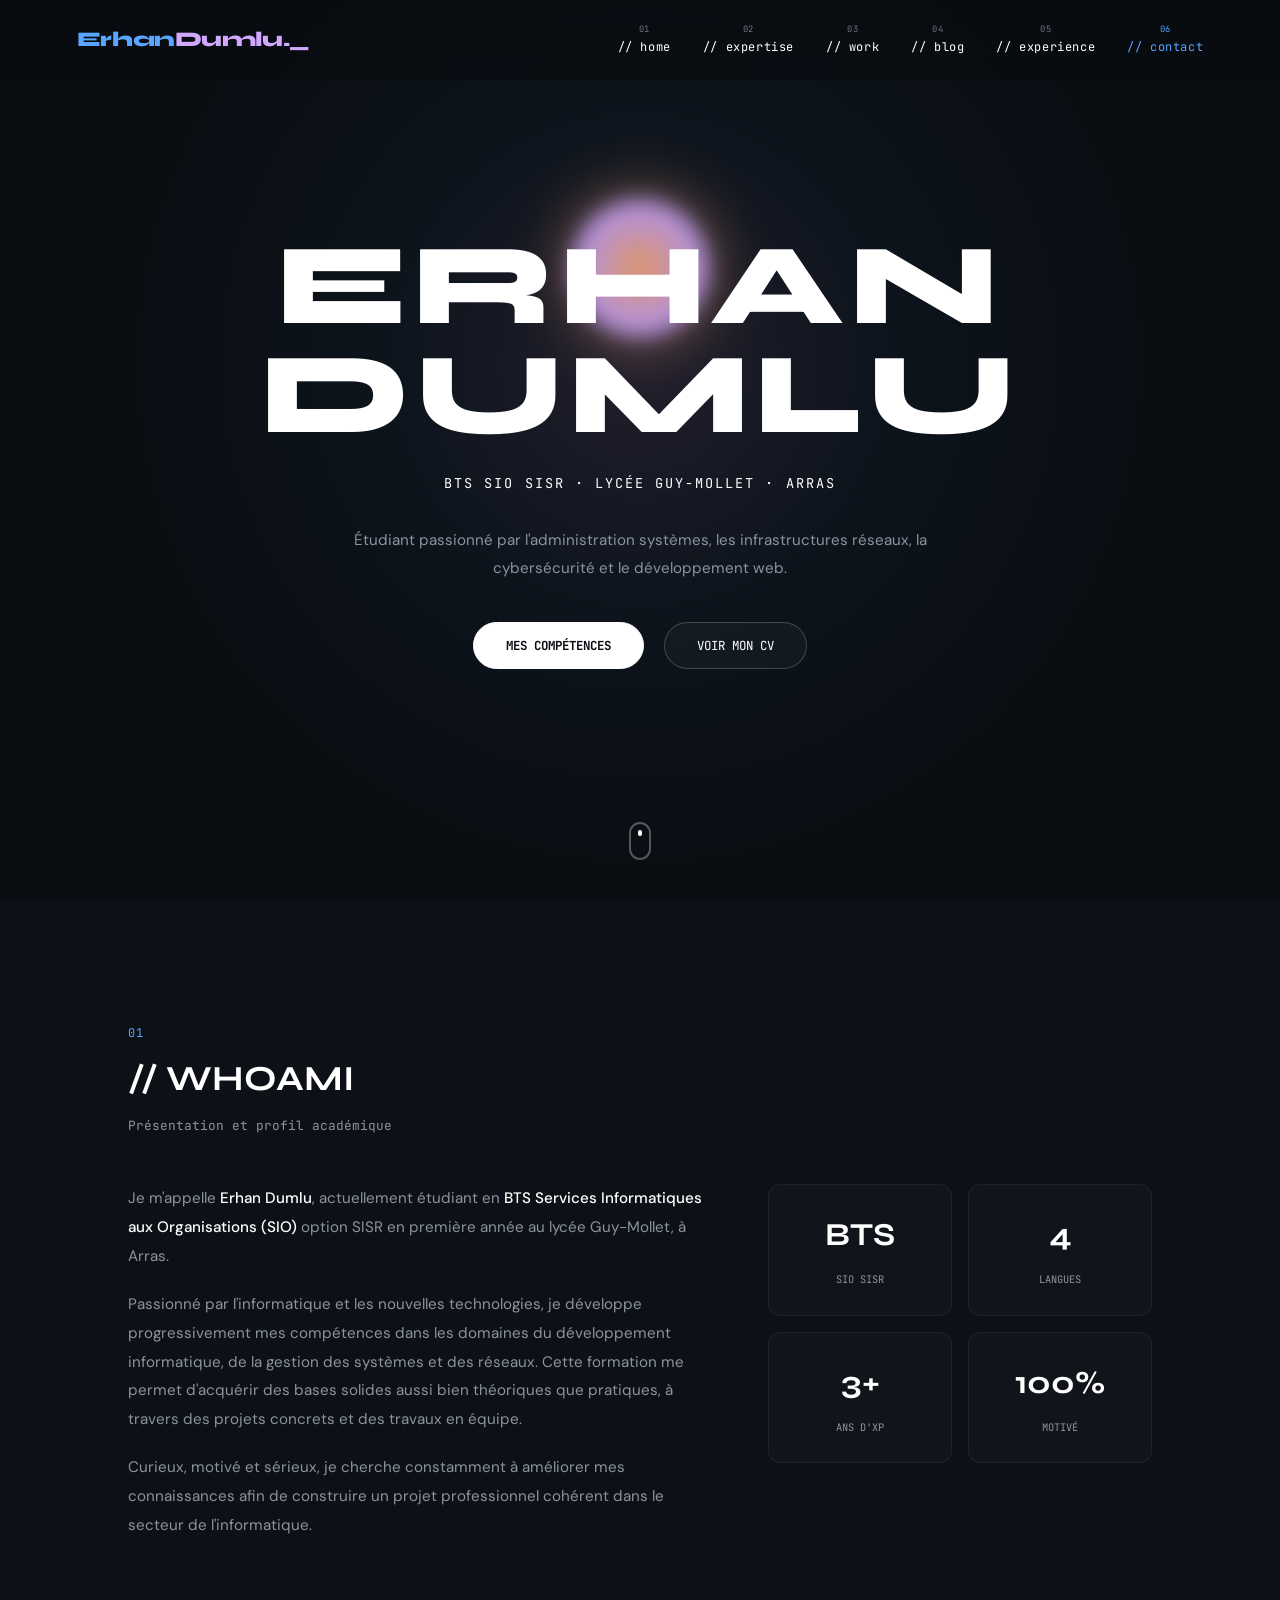
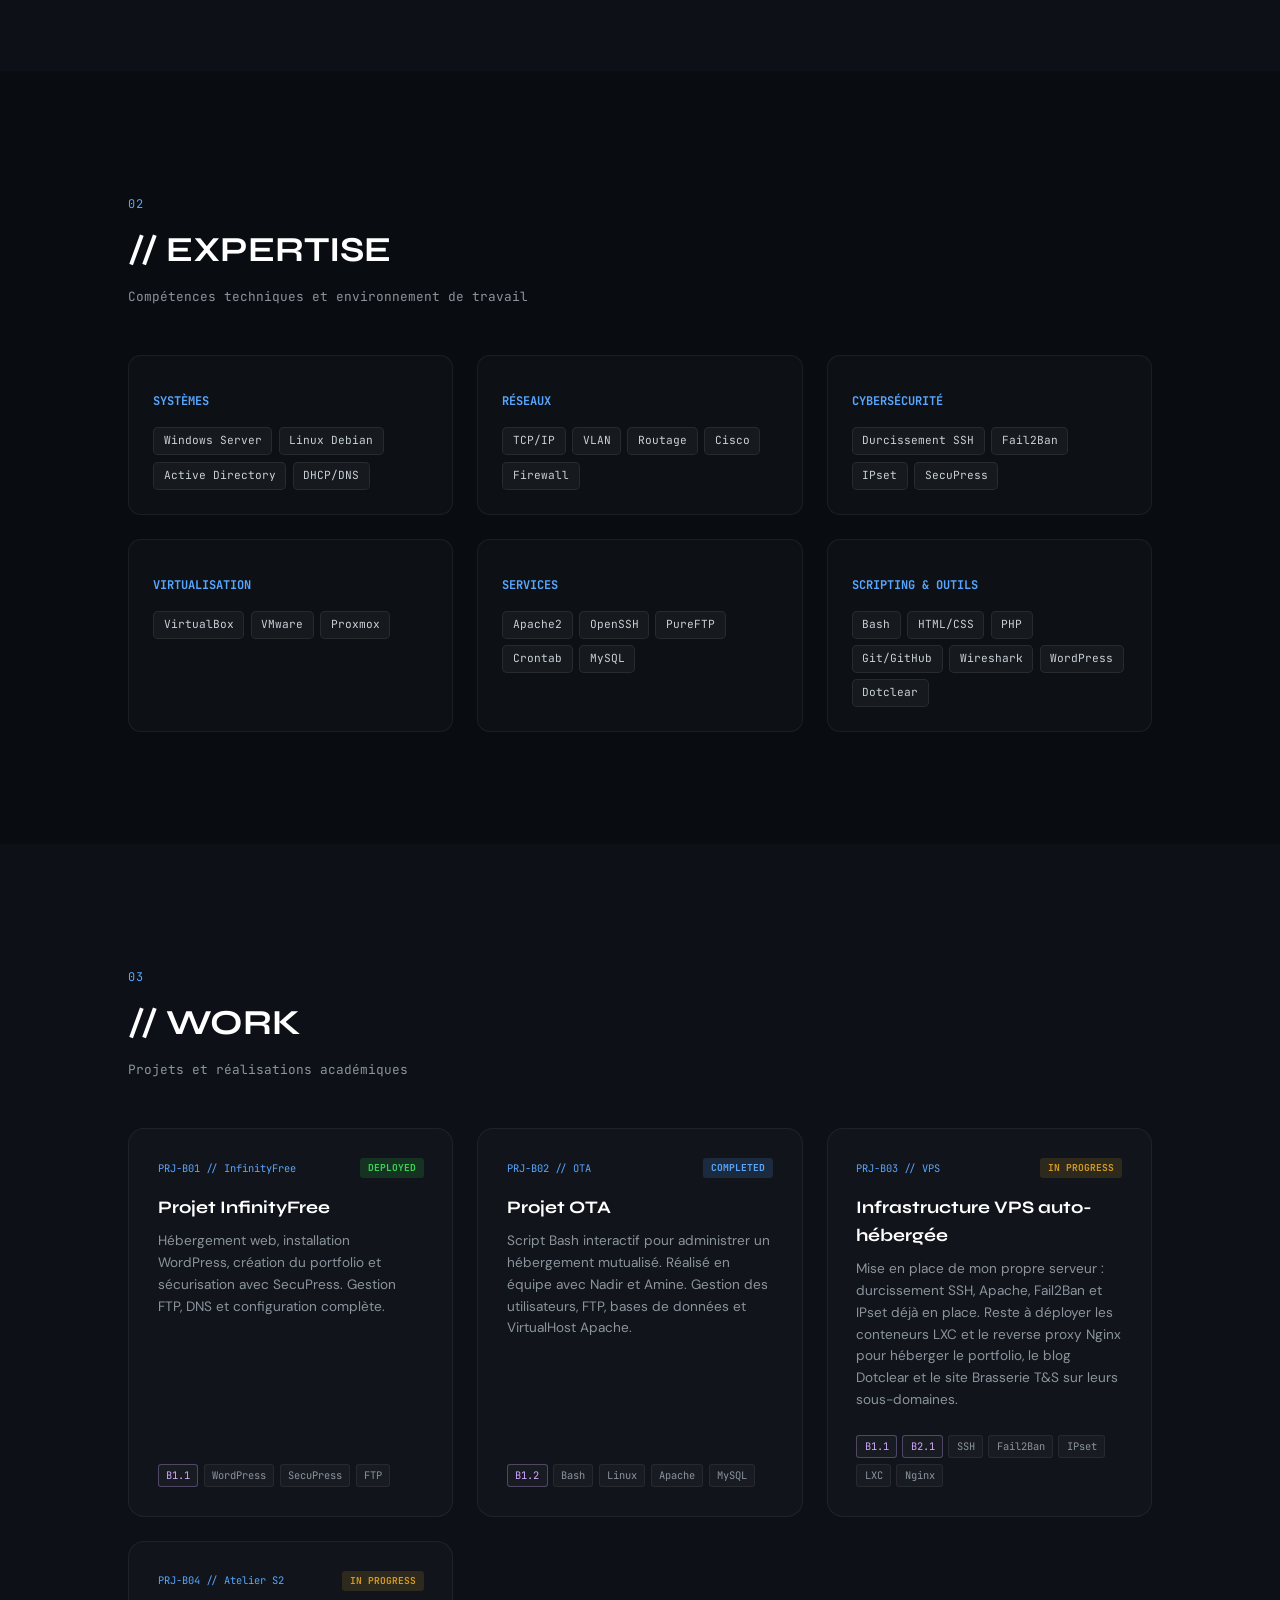
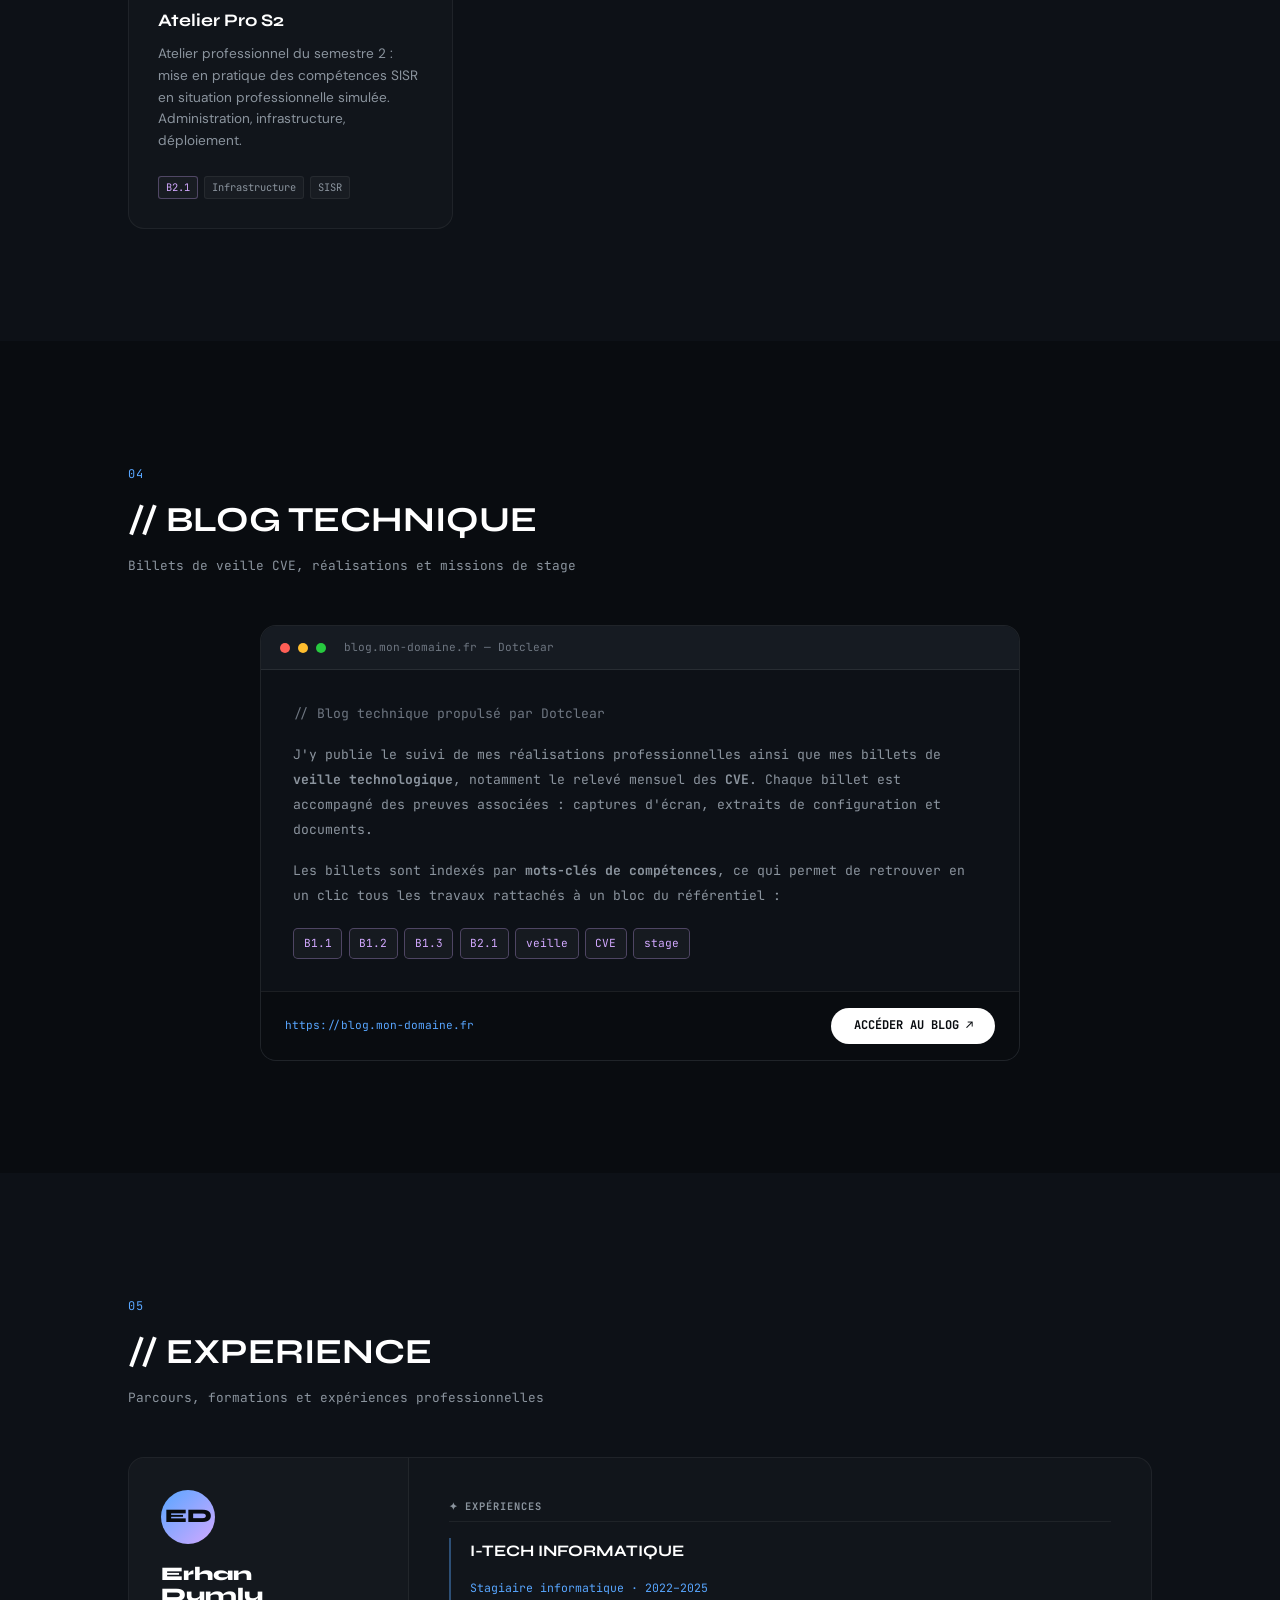
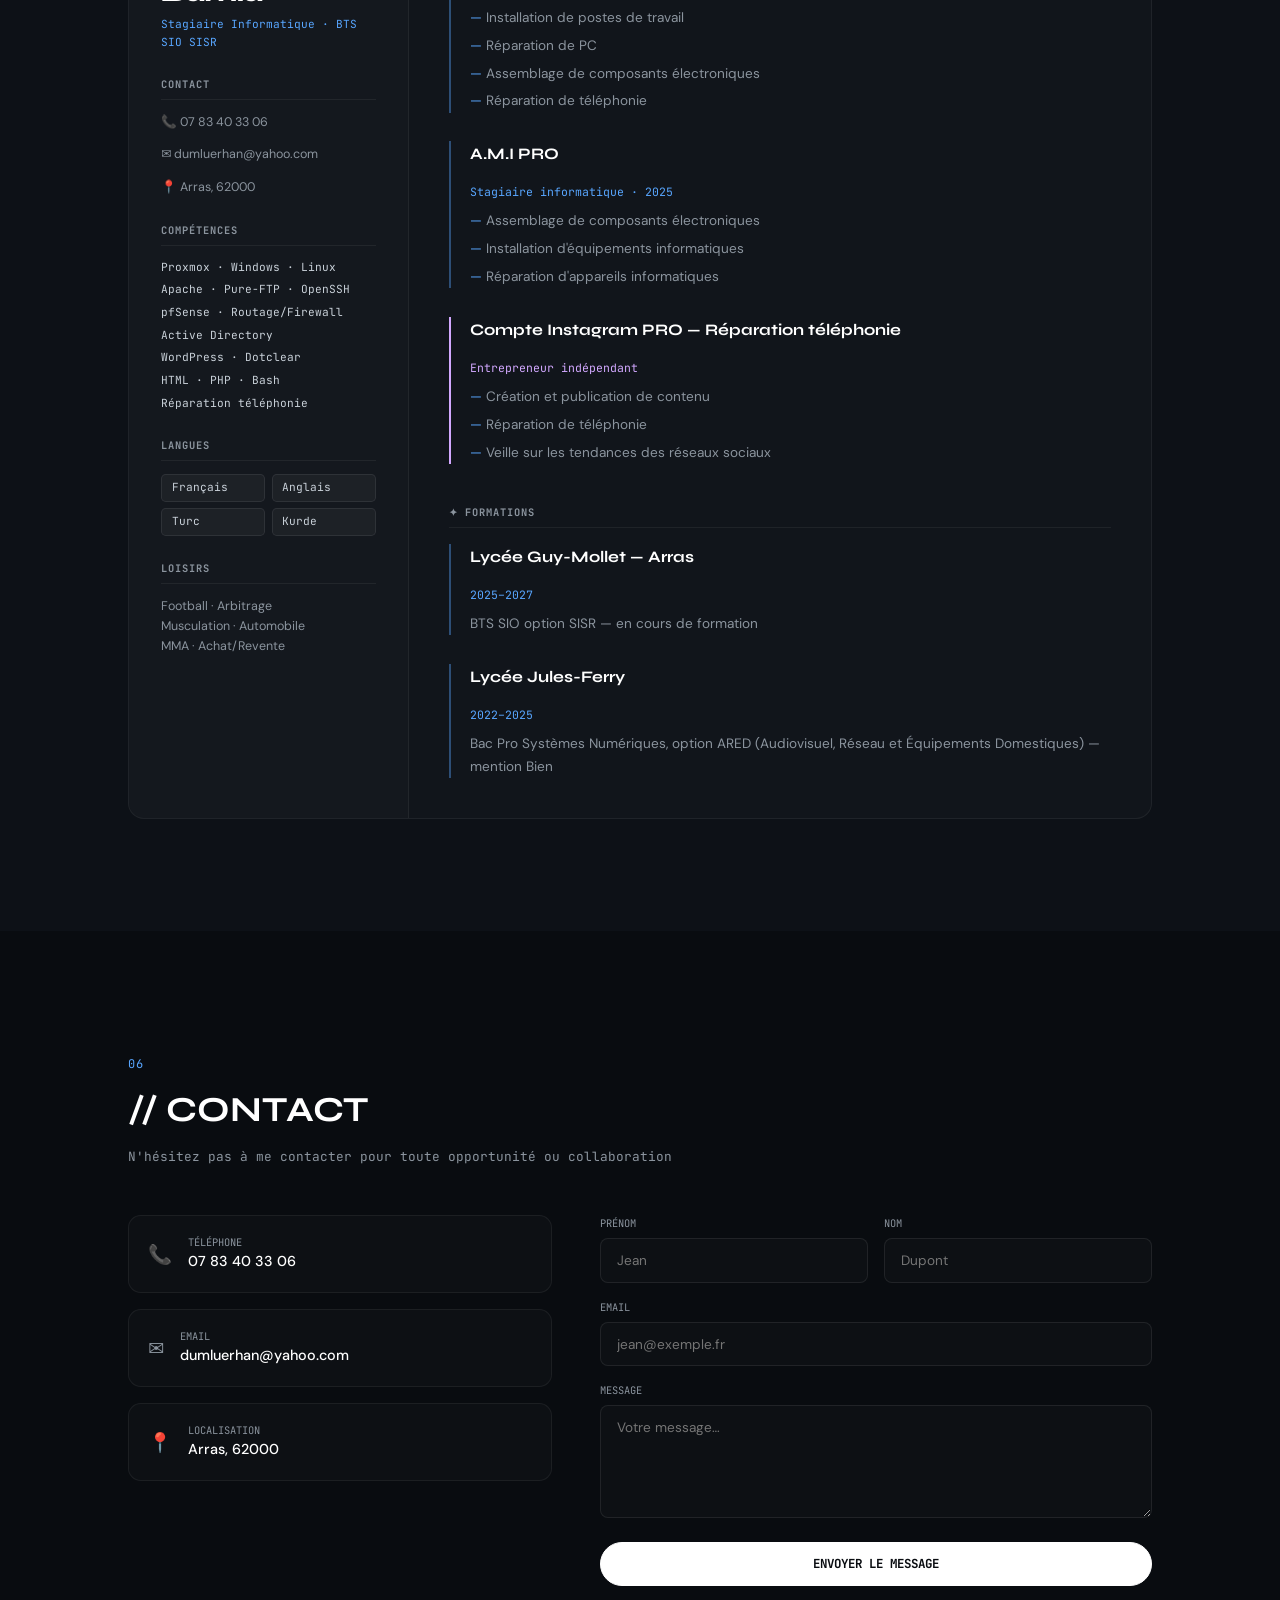
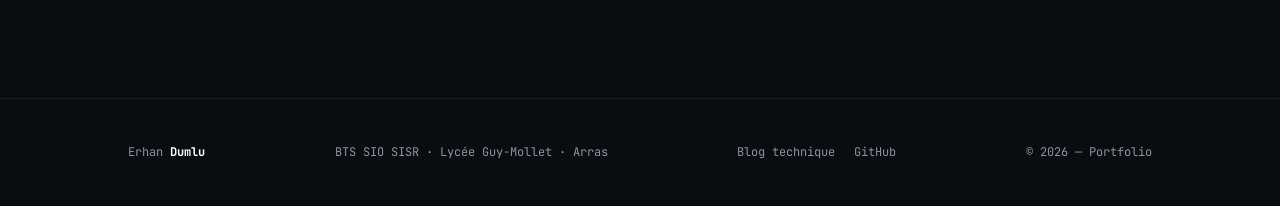
==== site/index.html @ a597a60d "Sortir le portfolio de WordPress et le préparer pour le VPS portfolio.html était un « enregistrer so" ====
<!DOCTYPE html>
<html lang="fr">
<head>
<meta charset="UTF-8">
<meta name="viewport" content="width=device-width, initial-scale=1">

<title>Erhan Dumlu — Portfolio | BTS SIO SISR</title>
<meta name="description" content="Portfolio d'Erhan Dumlu, étudiant en BTS SIO option SISR au lycée Guy-Mollet d'Arras : compétences en administration systèmes, réseaux, cybersécurité et développement web, projets réalisés et blog technique.">
<meta name="author" content="Erhan Dumlu">
<meta name="theme-color" content="#090c10">
<link rel="canonical" href="https://mon-domaine.fr/">

<!-- Partage sur les réseaux sociaux et messageries -->
<meta property="og:type" content="website">
<meta property="og:locale" content="fr_FR">
<meta property="og:site_name" content="Erhan Dumlu — Portfolio">
<meta property="og:title" content="Erhan Dumlu — Portfolio | BTS SIO SISR">
<meta property="og:description" content="Étudiant en BTS SIO option SISR : administration systèmes, réseaux, cybersécurité et développement web.">
<meta property="og:url" content="https://mon-domaine.fr/">
<meta name="twitter:card" content="summary">

<link rel="icon" href="assets/img/favicon.svg" type="image/svg+xml">

<link rel="preconnect" href="https://fonts.googleapis.com">
<link rel="preconnect" href="https://fonts.gstatic.com" crossorigin>
<link rel="stylesheet" href="https://fonts.googleapis.com/css2?family=JetBrains+Mono:wght@300;400;500;700&family=Syne:wght@700;800&family=DM+Sans:wght@300;400;500;700&display=swap">

<link rel="stylesheet" href="assets/css/style.css">
</head>

<body>

<a class="skip-link" href="#main">Aller au contenu principal</a>

<!-- ═══════════════════════════════════════════════════════
     NAVIGATION
════════════════════════════════════════════════════════ -->
<header>
  <nav class="site-nav" aria-label="Navigation principale">
    <a class="n-logo" href="#hero">Erhan<span class="name-acc">Dumlu._</span></a>

    <button class="nav-toggle" type="button"
            aria-expanded="false" aria-controls="nav-links"
            aria-label="Ouvrir le menu">
      <span></span><span></span><span></span>
    </button>

    <div class="n-links" id="nav-links">
      <a href="#presentation"><span class="nn">01</span>// home</a>
      <a href="#competences"><span class="nn">02</span>// expertise</a>
      <a href="#projets"><span class="nn">03</span>// work</a>
      <a href="#blog"><span class="nn">04</span>// blog</a>
      <a href="#cv"><span class="nn">05</span>// experience</a>
      <a href="#contact"><span class="nn">06</span>// contact</a>
    </div>
  </nav>
</header>

<main id="main">

<!-- ═══════════════════════════════════════════════════════
     01 · HERO
════════════════════════════════════════════════════════ -->
<section id="hero" aria-label="Présentation">
  <div class="hero-glow-orb" aria-hidden="true"></div>
  <div class="hero-content">
    <h1>Erhan Dumlu</h1>
    <p class="hero-subtitle-text">BTS SIO SISR · Lycée Guy-Mollet · Arras</p>
    <p class="hero-desc">
      Étudiant passionné par l'administration systèmes, les infrastructures
      réseaux, la cybersécurité et le développement web.
    </p>
    <div class="hero-ctas">
      <a href="#competences" class="btn-primary">MES COMPÉTENCES</a>
      <a href="#cv" class="btn-secondary">VOIR MON CV</a>
    </div>
  </div>
  <a href="#presentation" class="scroll-indicator" aria-label="Descendre à la présentation"></a>
</section>

<!-- ═══════════════════════════════════════════════════════
     02 · PRÉSENTATION
════════════════════════════════════════════════════════ -->
<section class="portfolio-section alt-bg" id="presentation" aria-labelledby="t-presentation">
  <p class="section-num">01</p>
  <h2 class="section-title" id="t-presentation">// WHOAMI</h2>
  <p class="section-sub">Présentation et profil académique</p>

  <div class="about-grid">
    <div class="about-body">
      <p>Je m'appelle <strong>Erhan Dumlu</strong>, actuellement étudiant en
        <strong>BTS Services Informatiques aux Organisations (SIO)</strong>
        option SISR en première année au lycée Guy-Mollet, à Arras.</p>
      <p>Passionné par l'informatique et les nouvelles technologies, je développe
        progressivement mes compétences dans les domaines du développement
        informatique, de la gestion des systèmes et des réseaux. Cette formation
        me permet d'acquérir des bases solides aussi bien théoriques que
        pratiques, à travers des projets concrets et des travaux en équipe.</p>
      <p>Curieux, motivé et sérieux, je cherche constamment à améliorer mes
        connaissances afin de construire un projet professionnel cohérent dans
        le secteur de l'informatique.</p>
    </div>

    <div class="about-stats">
      <div class="stat-box">
        <span class="stat-val">BTS</span>
        <span class="stat-lbl">SIO SISR</span>
      </div>
      <div class="stat-box">
        <span class="stat-val">4</span>
        <span class="stat-lbl">Langues</span>
      </div>
      <div class="stat-box">
        <span class="stat-val">3+</span>
        <span class="stat-lbl">Ans d'XP</span>
      </div>
      <div class="stat-box">
        <span class="stat-val">100%</span>
        <span class="stat-lbl">Motivé</span>
      </div>
    </div>
  </div>
</section>

<!-- ═══════════════════════════════════════════════════════
     03 · COMPÉTENCES
════════════════════════════════════════════════════════ -->
<section class="portfolio-section" id="competences" aria-labelledby="t-competences">
  <p class="section-num">02</p>
  <h2 class="section-title" id="t-competences">// EXPERTISE</h2>
  <p class="section-sub">Compétences techniques et environnement de travail</p>

  <div class="skills-grid">
    <div class="skill-group">
      <h3 class="skill-group-label">Systèmes</h3>
      <div class="skill-tags">
        <span class="skill-tag">Windows Server</span>
        <span class="skill-tag">Linux Debian</span>
        <span class="skill-tag">Active Directory</span>
        <span class="skill-tag">DHCP/DNS</span>
      </div>
    </div>

    <div class="skill-group">
      <h3 class="skill-group-label">Réseaux</h3>
      <div class="skill-tags">
        <span class="skill-tag">TCP/IP</span>
        <span class="skill-tag">VLAN</span>
        <span class="skill-tag">Routage</span>
        <span class="skill-tag">Cisco</span>
        <span class="skill-tag">Firewall</span>
      </div>
    </div>

    <div class="skill-group">
      <h3 class="skill-group-label">Cybersécurité</h3>
      <div class="skill-tags">
        <span class="skill-tag">Durcissement SSH</span>
        <span class="skill-tag">Fail2Ban</span>
        <span class="skill-tag">IPset</span>
        <span class="skill-tag">SecuPress</span>
      </div>
    </div>

    <div class="skill-group">
      <h3 class="skill-group-label">Virtualisation</h3>
      <div class="skill-tags">
        <span class="skill-tag">VirtualBox</span>
        <span class="skill-tag">VMware</span>
        <span class="skill-tag">Proxmox</span>
      </div>
    </div>

    <div class="skill-group">
      <h3 class="skill-group-label">Services</h3>
      <div class="skill-tags">
        <span class="skill-tag">Apache2</span>
        <span class="skill-tag">OpenSSH</span>
        <span class="skill-tag">PureFTP</span>
        <span class="skill-tag">Crontab</span>
        <span class="skill-tag">MySQL</span>
      </div>
    </div>

    <div class="skill-group">
      <h3 class="skill-group-label">Scripting &amp; Outils</h3>
      <div class="skill-tags">
        <span class="skill-tag">Bash</span>
        <span class="skill-tag">HTML/CSS</span>
        <span class="skill-tag">PHP</span>
        <span class="skill-tag">Git/GitHub</span>
        <span class="skill-tag">Wireshark</span>
        <span class="skill-tag">WordPress</span>
        <span class="skill-tag">Dotclear</span>
      </div>
    </div>
  </div>
</section>

<!-- ═══════════════════════════════════════════════════════
     04 · PROJETS
════════════════════════════════════════════════════════ -->
<section class="portfolio-section alt-bg" id="projets" aria-labelledby="t-projets">
  <p class="section-num">03</p>
  <h2 class="section-title" id="t-projets">// WORK</h2>
  <p class="section-sub">Projets et réalisations académiques</p>

  <div class="projects-grid">

    <article class="project-card">
      <div>
        <div class="project-card-head">
          <span class="project-id">PRJ-B01 // InfinityFree</span>
          <span class="project-status status-deployed">DEPLOYED</span>
        </div>
        <h3 class="project-title">Projet InfinityFree</h3>
        <p class="project-desc">Hébergement web, installation WordPress, création
          du portfolio et sécurisation avec SecuPress. Gestion FTP, DNS et
          configuration complète.</p>
      </div>
      <div class="project-footer-tags">
        <span class="project-tag tag-ref">B1.1</span>
        <span class="project-tag">WordPress</span>
        <span class="project-tag">SecuPress</span>
        <span class="project-tag">FTP</span>
      </div>
    </article>

    <article class="project-card">
      <div>
        <div class="project-card-head">
          <span class="project-id">PRJ-B02 // OTA</span>
          <span class="project-status status-completed">COMPLETED</span>
        </div>
        <h3 class="project-title">Projet OTA</h3>
        <p class="project-desc">Script Bash interactif pour administrer un
          hébergement mutualisé. Réalisé en équipe avec Nadir et Amine. Gestion
          des utilisateurs, FTP, bases de données et VirtualHost Apache.</p>
      </div>
      <div class="project-footer-tags">
        <span class="project-tag tag-ref">B1.2</span>
        <span class="project-tag">Bash</span>
        <span class="project-tag">Linux</span>
        <span class="project-tag">Apache</span>
        <span class="project-tag">MySQL</span>
      </div>
    </article>

    <article class="project-card">
      <div>
        <div class="project-card-head">
          <span class="project-id">PRJ-B03 // VPS</span>
          <span class="project-status status-progress">IN PROGRESS</span>
        </div>
        <h3 class="project-title">Infrastructure VPS auto-hébergée</h3>
        <p class="project-desc">Mise en place de mon propre serveur : durcissement
          SSH, Apache, Fail2Ban et IPset déjà en place. Reste à déployer les
          conteneurs LXC et le reverse proxy Nginx pour héberger le portfolio,
          le blog Dotclear et le site Brasserie T&amp;S sur leurs sous-domaines.</p>
      </div>
      <div class="project-footer-tags">
        <span class="project-tag tag-ref">B1.1</span>
        <span class="project-tag tag-ref">B2.1</span>
        <span class="project-tag">SSH</span>
        <span class="project-tag">Fail2Ban</span>
        <span class="project-tag">IPset</span>
        <span class="project-tag">LXC</span>
        <span class="project-tag">Nginx</span>
      </div>
    </article>

    <article class="project-card">
      <div>
        <div class="project-card-head">
          <span class="project-id">PRJ-B04 // Atelier S2</span>
          <span class="project-status status-progress">IN PROGRESS</span>
        </div>
        <h3 class="project-title">Atelier Pro S2</h3>
        <p class="project-desc">Atelier professionnel du semestre 2 : mise en
          pratique des compétences SISR en situation professionnelle simulée.
          Administration, infrastructure, déploiement.</p>
      </div>
      <div class="project-footer-tags">
        <span class="project-tag tag-ref">B2.1</span>
        <span class="project-tag">Infrastructure</span>
        <span class="project-tag">SISR</span>
      </div>
    </article>

  </div>
</section>

<!-- ═══════════════════════════════════════════════════════
     05 · BLOG TECHNIQUE (Dotclear, sous-domaine dédié)
════════════════════════════════════════════════════════ -->
<section class="portfolio-section" id="blog" aria-labelledby="t-blog">
  <p class="section-num">04</p>
  <h2 class="section-title" id="t-blog">// BLOG TECHNIQUE</h2>
  <p class="section-sub">Billets de veille CVE, réalisations et missions de stage</p>

  <div class="blog-widget">
    <div class="blog-window">
      <div class="blog-window-bar">
        <span class="dot r" aria-hidden="true"></span>
        <span class="dot y" aria-hidden="true"></span>
        <span class="dot g" aria-hidden="true"></span>
        <span class="blog-window-title">blog.mon-domaine.fr — Dotclear</span>
      </div>

      <div class="blog-body">
        <p class="comment">Blog technique propulsé par Dotclear</p>
        <p>
          J'y publie le suivi de mes réalisations professionnelles ainsi que mes
          billets de <strong>veille technologique</strong>, notamment le relevé
          mensuel des <strong>CVE</strong>. Chaque billet est accompagné des
          preuves associées : captures d'écran, extraits de configuration et
          documents.
        </p>
        <p>
          Les billets sont indexés par <strong>mots-clés de compétences</strong>,
          ce qui permet de retrouver en un clic tous les travaux rattachés à un
          bloc du référentiel :
        </p>
        <div class="blog-tagcloud">
          <span class="skill-tag">B1.1</span>
          <span class="skill-tag">B1.2</span>
          <span class="skill-tag">B1.3</span>
          <span class="skill-tag">B2.1</span>
          <span class="skill-tag">veille</span>
          <span class="skill-tag">CVE</span>
          <span class="skill-tag">stage</span>
        </div>
      </div>

      <div class="blog-window-footer">
        <span class="blog-url">https://blog.mon-domaine.fr</span>
        <a class="btn-blog" href="https://blog.mon-domaine.fr"
           target="_blank" rel="noopener">
          ACCÉDER AU BLOG ↗
        </a>
      </div>
    </div>
  </div>
</section>

<!-- ═══════════════════════════════════════════════════════
     06 · CV
════════════════════════════════════════════════════════ -->
<section class="portfolio-section alt-bg" id="cv" aria-labelledby="t-cv">
  <p class="section-num">05</p>
  <h2 class="section-title" id="t-cv">// EXPERIENCE</h2>
  <p class="section-sub">Parcours, formations et expériences professionnelles</p>

  <div class="cv-container">

    <aside class="cv-sidebar">
      <div class="cv-avatar" aria-hidden="true">ED</div>
      <p class="cv-name">Erhan<br>Dumlu</p>
      <p class="cv-role">Stagiaire Informatique · BTS SIO SISR</p>

      <h3 class="cv-section-title">Contact</h3>
      <p class="cv-contact-item">
        <span aria-hidden="true">📞</span>
        <a href="tel:+33783403306">07 83 40 33 06</a>
      </p>
      <p class="cv-contact-item">
        <span aria-hidden="true">✉️</span>
        <a href="mailto:dumluerhan@yahoo.com">dumluerhan@yahoo.com</a>
      </p>
      <p class="cv-contact-item"><span aria-hidden="true">📍</span> Arras, 62000</p>

      <h3 class="cv-section-title">Compétences</h3>
      <div class="cv-skills-list">
        <span>Proxmox · Windows · Linux</span>
        <span>Apache · Pure-FTP · OpenSSH</span>
        <span>pfSense · Routage/Firewall</span>
        <span>Active Directory</span>
        <span>WordPress · Dotclear</span>
        <span>HTML · PHP · Bash</span>
        <span>Réparation téléphonie</span>
      </div>

      <h3 class="cv-section-title">Langues</h3>
      <div class="cv-langs">
        <span class="skill-tag">Français</span>
        <span class="skill-tag">Anglais</span>
        <span class="skill-tag">Turc</span>
        <span class="skill-tag">Kurde</span>
      </div>

      <h3 class="cv-section-title">Loisirs</h3>
      <p class="cv-contact-item">
        Football · Arbitrage<br>
        Musculation · Automobile<br>
        MMA · Achat/Revente
      </p>
    </aside>

    <div class="cv-main">

      <div class="cv-block">
        <h3 class="cv-section-title" style="margin-top:0;">✦ Expériences</h3>

        <div class="cv-entry">
          <p class="cv-entry-title">I-TECH INFORMATIQUE</p>
          <p class="cv-entry-meta">Stagiaire informatique · 2022–2025</p>
          <div class="cv-entry-body">
            <ul>
              <li>Installation de postes de travail</li>
              <li>Réparation de PC</li>
              <li>Assemblage de composants électroniques</li>
              <li>Réparation de téléphonie</li>
            </ul>
          </div>
        </div>

        <div class="cv-entry">
          <p class="cv-entry-title">A.M.I PRO</p>
          <p class="cv-entry-meta">Stagiaire informatique · 2025</p>
          <div class="cv-entry-body">
            <ul>
              <li>Assemblage de composants électroniques</li>
              <li>Installation d'équipements informatiques</li>
              <li>Réparation d'appareils informatiques</li>
            </ul>
          </div>
        </div>

        <div class="cv-entry accent-2">
          <p class="cv-entry-title">Compte Instagram PRO — Réparation téléphonie</p>
          <p class="cv-entry-meta">Entrepreneur indépendant</p>
          <div class="cv-entry-body">
            <ul>
              <li>Création et publication de contenu</li>
              <li>Réparation de téléphonie</li>
              <li>Veille sur les tendances des réseaux sociaux</li>
            </ul>
          </div>
        </div>
      </div>

      <div class="cv-block">
        <h3 class="cv-section-title">✦ Formations</h3>

        <div class="cv-entry">
          <p class="cv-entry-title">Lycée Guy-Mollet — Arras</p>
          <p class="cv-entry-meta">2025–2027</p>
          <div class="cv-entry-body">
            BTS SIO option SISR — en cours de formation
          </div>
        </div>

        <div class="cv-entry">
          <p class="cv-entry-title">Lycée Jules-Ferry</p>
          <p class="cv-entry-meta">2022–2025</p>
          <div class="cv-entry-body">
            Bac Pro Systèmes Numériques, option ARED (Audiovisuel, Réseau et
            Équipements Domestiques) — mention Bien
          </div>
        </div>
      </div>

    </div>
  </div>
</section>

<!-- ═══════════════════════════════════════════════════════
     07 · CONTACT
════════════════════════════════════════════════════════ -->
<section class="portfolio-section" id="contact" aria-labelledby="t-contact">
  <p class="section-num">06</p>
  <h2 class="section-title" id="t-contact">// CONTACT</h2>
  <p class="section-sub">N'hésitez pas à me contacter pour toute opportunité ou collaboration</p>

  <div class="contact-grid">
    <div>
      <a href="tel:+33783403306" class="contact-card">
        <span class="contact-card-ico" aria-hidden="true">📞</span>
        <span>
          <span class="contact-card-label">Téléphone</span>
          <span class="contact-card-val">07 83 40 33 06</span>
        </span>
      </a>
      <a href="mailto:dumluerhan@yahoo.com" class="contact-card">
        <span class="contact-card-ico" aria-hidden="true">✉️</span>
        <span>
          <span class="contact-card-label">Email</span>
          <span class="contact-card-val">dumluerhan@yahoo.com</span>
        </span>
      </a>
      <div class="contact-card">
        <span class="contact-card-ico" aria-hidden="true">📍</span>
        <span>
          <span class="contact-card-label">Localisation</span>
          <span class="contact-card-val">Arras, 62000</span>
        </span>
      </div>
    </div>

    <form class="contact-form" id="contact-form" method="post" action="contact.php"
          data-fallback-email="dumluerhan@yahoo.com">

      <!-- Piège à robots : un humain ne voit ni ne remplit ce champ. -->
      <div class="hp-field" aria-hidden="true">
        <label for="cf-website">Ne pas remplir</label>
        <input type="text" id="cf-website" name="website" tabindex="-1" autocomplete="off">
      </div>

      <div class="form-row-2">
        <div class="form-field">
          <label for="cf-prenom">Prénom</label>
          <input type="text" id="cf-prenom" name="prenom" placeholder="Jean"
                 required maxlength="80" autocomplete="given-name">
        </div>
        <div class="form-field">
          <label for="cf-nom">Nom</label>
          <input type="text" id="cf-nom" name="nom" placeholder="Dupont"
                 required maxlength="80" autocomplete="family-name">
        </div>
      </div>

      <div class="form-field">
        <label for="cf-email">Email</label>
        <input type="email" id="cf-email" name="email" placeholder="jean@exemple.fr"
               required maxlength="160" autocomplete="email">
      </div>

      <div class="form-field">
        <label for="cf-message">Message</label>
        <textarea id="cf-message" name="message" rows="5" placeholder="Votre message…"
                  required minlength="10" maxlength="4000"></textarea>
      </div>

      <p class="form-status" id="form-status" role="status" aria-live="polite" hidden></p>

      <button type="submit" class="btn-primary">ENVOYER LE MESSAGE</button>
    </form>
  </div>
</section>

</main>

<footer class="site-footer">
  <p>Erhan <strong>Dumlu</strong></p>
  <p>BTS SIO SISR · Lycée Guy-Mollet · Arras</p>
  <p class="footer-links">
    <a href="https://blog.mon-domaine.fr" target="_blank" rel="noopener">Blog technique</a>
    <a href="https://github.com/dml953" target="_blank" rel="noopener">GitHub</a>
  </p>
  <p>© <span id="current-year">2026</span> — Portfolio</p>
</footer>

<script src="assets/js/main.js" defer></script>
</body>
</html>
---- site/assets/css/style.css ----
/* ═══════════════════════════════════════════════════════════════
   Portfolio — Erhan Dumlu
   BTS SIO SISR · Lycée Guy-Mollet, Arras
   Thème sombre. Aucune dépendance CSS externe hormis Google Fonts.
   ═══════════════════════════════════════════════════════════════ */

:root {
  --bg:          #090c10;
  --bg-alt:      #0d1117;
  --bg-raised:   #161b22;
  --surface:     rgba(255, 255, 255, 0.02);
  --surface-hi:  rgba(255, 255, 255, 0.04);
  --border:      rgba(255, 255, 255, 0.06);
  --border-hi:   rgba(255, 255, 255, 0.20);

  --text:        #8b949e;
  --text-soft:   #c9d1d9;
  --text-strong: #ffffff;
  --text-dim:    #6e7681;

  --accent:      #58a6ff;
  --accent-2:    #d2a8ff;
  --accent-3:    #ffab70;
  --ok:          #39d353;
  --warn:        #d29922;
  --err:         #ff7b72;

  --font-display: 'Syne', system-ui, sans-serif;
  --font-mono:    'JetBrains Mono', ui-monospace, monospace;
  --font-body:    'DM Sans', system-ui, sans-serif;

  --radius:    0.8rem;
  --radius-lg: 1rem;
  --gutter:    10%;
  --nav-h:     80px;
}

*, *::before, *::after { box-sizing: border-box; }

html {
  scroll-behavior: smooth;
  font-size: 16px;
  /* Évite que l'ancre d'une section passe sous la barre de nav fixe. */
  scroll-padding-top: calc(var(--nav-h) + 1rem);
}

body {
  margin: 0;
  padding: 0;
  background: var(--bg);
  color: var(--text);
  font-family: var(--font-body);
  font-weight: 400;
  line-height: 1.6;
  overflow-x: hidden;
  -webkit-font-smoothing: antialiased;
}

a { text-decoration: none; color: inherit; }
ul { list-style: none; padding: 0; margin: 0; }
img { max-width: 100%; height: auto; display: block; }

/* Focus visible au clavier : accessibilité + navigation sans souris. */
:focus-visible {
  outline: 2px solid var(--accent);
  outline-offset: 3px;
  border-radius: 4px;
}

/* Lien d'évitement, visible uniquement au focus clavier. */
.skip-link {
  position: absolute;
  left: -9999px;
  top: 0;
  z-index: 100000;
  background: var(--accent);
  color: var(--bg);
  padding: 0.7rem 1.2rem;
  font-family: var(--font-mono);
  font-size: 0.8rem;
  font-weight: 700;
  border-radius: 0 0 0.4rem 0;
}
.skip-link:focus { left: 0; }

.visually-hidden {
  position: absolute;
  width: 1px; height: 1px;
  padding: 0; margin: -1px;
  overflow: hidden;
  clip-path: inset(50%);
  white-space: nowrap;
}

/* ── NAVIGATION ────────────────────────────────────────────── */
.site-nav {
  position: fixed;
  top: 0; left: 0; right: 0;
  z-index: 9999;
  height: var(--nav-h);
  padding: 0 6%;
  display: flex;
  align-items: center;
  justify-content: space-between;
  background: rgba(9, 12, 16, 0.72);
  backdrop-filter: blur(12px);
  -webkit-backdrop-filter: blur(12px);
  border-bottom: 1px solid transparent;
  transition: border-color 0.25s, background 0.25s;
}
/* Classe posée par le JS au scroll : détache visuellement la nav du hero. */
.site-nav.is-scrolled {
  background: rgba(9, 12, 16, 0.92);
  border-bottom-color: var(--border);
}

.n-logo {
  font-family: var(--font-display);
  font-size: 1.3rem;
  font-weight: 800;
  color: var(--accent);
  letter-spacing: -0.02em;
}
.name-acc { color: var(--accent-2); }

.n-links { display: flex; gap: 2rem; }
.n-links a {
  font-family: var(--font-mono);
  font-size: 0.75rem;
  color: var(--text-strong);
  display: flex;
  flex-direction: column;
  align-items: center;
  letter-spacing: 0.05em;
  transition: opacity 0.2s, color 0.2s;
}
.n-links a:hover { opacity: 0.7; }
/* Section courante, mise à jour par l'IntersectionObserver du JS. */
.n-links a.is-active { color: var(--accent); opacity: 1; }
.n-links a.is-active .nn { color: var(--accent); }
.nn { color: var(--text-dim); font-size: 0.55rem; margin-bottom: 0.1rem; transition: color 0.2s; }

/* Bouton burger : masqué au-dessus de 1050px (voir media query). */
.nav-toggle {
  display: none;
  width: 42px; height: 42px;
  background: var(--surface-hi);
  border: 1px solid var(--border);
  border-radius: 0.5rem;
  cursor: pointer;
  padding: 0;
  position: relative;
}
.nav-toggle span {
  position: absolute;
  left: 50%; top: 50%;
  width: 18px; height: 2px;
  margin-left: -9px;
  background: var(--text-strong);
  border-radius: 2px;
  transition: transform 0.25s, opacity 0.2s;
}
.nav-toggle span:nth-child(1) { transform: translateY(-6px); }
.nav-toggle span:nth-child(2) { transform: translateY(0); }
.nav-toggle span:nth-child(3) { transform: translateY(6px); }
.nav-toggle[aria-expanded="true"] span:nth-child(1) { transform: rotate(45deg); }
.nav-toggle[aria-expanded="true"] span:nth-child(2) { opacity: 0; }
.nav-toggle[aria-expanded="true"] span:nth-child(3) { transform: rotate(-45deg); }

/* ── HERO ──────────────────────────────────────────────────── */
#hero {
  min-height: 100vh;
  min-height: 100svh;
  display: flex;
  flex-direction: column;
  justify-content: center;
  align-items: center;
  text-align: center;
  padding: var(--nav-h) 5% 5rem;
  position: relative;
  overflow: hidden;
  background: radial-gradient(circle at 50% 40%,
              rgba(210, 168, 255, 0.12) 0%,
              rgba(88, 166, 255, 0.05) 30%,
              var(--bg) 70%);
}
.hero-glow-orb {
  position: absolute;
  top: 22%;
  width: 140px; height: 140px;
  border-radius: 50%;
  background: radial-gradient(circle, var(--accent-3) 0%, var(--accent-2) 60%, transparent 100%);
  filter: blur(10px);
  opacity: 0.85;
  box-shadow: 0 0 60px rgba(255, 171, 112, 0.6);
  pointer-events: none;
}
.hero-content { position: relative; z-index: 2; max-width: 900px; }
#hero h1 {
  font-family: var(--font-display);
  font-size: clamp(2.6rem, 9vw, 7.5rem);
  font-weight: 800;
  line-height: 0.95;
  color: var(--text-strong);
  margin: 0 0 1.5rem;
  letter-spacing: 0.04em;
  text-transform: uppercase;
}
.hero-subtitle-text {
  font-family: var(--font-mono);
  font-size: clamp(0.65rem, 2.2vw, 0.85rem);
  color: var(--text-strong);
  letter-spacing: 0.15em;
  text-transform: uppercase;
  margin-bottom: 2rem;
}
.hero-desc {
  color: var(--text);
  font-size: 0.95rem;
  line-height: 1.8;
  max-width: 580px;
  margin: 0 auto 2.5rem;
}
.hero-ctas { display: flex; gap: 1.2rem; justify-content: center; flex-wrap: wrap; }

.btn-primary, .btn-secondary {
  display: inline-block;
  padding: 0.8rem 2rem;
  font-family: var(--font-mono);
  font-size: 0.78rem;
  border-radius: 2rem;
  transition: transform 0.2s, background 0.2s, border-color 0.2s;
}
.btn-primary {
  background: var(--text-strong);
  color: var(--bg);
  font-weight: 700;
  border: 1px solid var(--text-strong);
}
.btn-primary:hover { background: #e6edf3; transform: translateY(-2px); }
.btn-secondary {
  border: 1px solid var(--border-hi);
  color: var(--text-strong);
  background: rgba(255, 255, 255, 0.03);
}
.btn-secondary:hover { border-color: var(--text-strong); background: var(--surface-hi); }

.scroll-indicator {
  position: absolute;
  bottom: 40px;
  width: 22px; height: 38px;
  border: 2px solid rgba(255, 255, 255, 0.3);
  border-radius: 12px;
  display: flex;
  justify-content: center;
  padding-top: 6px;
}
.scroll-indicator::before {
  content: '';
  width: 4px; height: 6px;
  background: var(--text-strong);
  border-radius: 2px;
  animation: scrollAnim 1.5s infinite;
}
@keyframes scrollAnim {
  0%   { opacity: 1; transform: translateY(0); }
  100% { opacity: 0; transform: translateY(12px); }
}

/* ── SECTIONS ──────────────────────────────────────────────── */
.portfolio-section {
  padding: 7rem var(--gutter);
  position: relative;
  background: var(--bg);
}
.portfolio-section.alt-bg { background: var(--bg-alt); }
.section-num {
  font-family: var(--font-mono);
  font-size: 0.75rem;
  color: var(--accent);
  letter-spacing: 0.1em;
  margin-bottom: 0.5rem;
}
.section-title {
  font-family: var(--font-display);
  font-size: clamp(1.6rem, 5vw, 2.2rem);
  font-weight: 700;
  color: var(--text-strong);
  margin: 0 0 0.5rem;
}
.section-sub {
  font-family: var(--font-mono);
  font-size: 0.8rem;
  color: var(--text);
  margin: 0 0 3rem;
}

/* ── PRÉSENTATION ──────────────────────────────────────────── */
.about-grid { display: grid; grid-template-columns: 3fr 2fr; gap: 4rem; align-items: start; }
.about-body p { color: var(--text); line-height: 1.9; font-size: 0.95rem; margin: 0 0 1.2rem; }
.about-body p strong { color: var(--text-strong); font-weight: 500; }
.about-stats { display: grid; grid-template-columns: 1fr 1fr; gap: 1rem; }
.stat-box {
  background: var(--surface);
  border: 1px solid var(--border);
  border-radius: var(--radius);
  padding: 1.5rem;
  text-align: center;
}
.stat-val {
  font-family: var(--font-display);
  font-size: 2rem;
  font-weight: 700;
  color: var(--text-strong);
  display: block;
  margin-bottom: 0.3rem;
}
.stat-lbl {
  font-family: var(--font-mono);
  font-size: 0.65rem;
  color: var(--text);
  text-transform: uppercase;
}

/* ── COMPÉTENCES ───────────────────────────────────────────── */
.skills-grid { display: grid; grid-template-columns: repeat(3, 1fr); gap: 1.5rem; }
.skill-group {
  background: var(--surface);
  border: 1px solid var(--border);
  border-radius: var(--radius);
  padding: 1.5rem;
}
.skill-group-label {
  font-family: var(--font-mono);
  font-size: 0.75rem;
  color: var(--accent);
  text-transform: uppercase;
  margin-bottom: 1rem;
}
.skill-tags { display: flex; flex-wrap: wrap; gap: 0.4rem; }
.skill-tag {
  font-family: var(--font-mono);
  font-size: 0.7rem;
  color: var(--text-soft);
  background: var(--surface-hi);
  border: 1px solid rgba(255, 255, 255, 0.08);
  border-radius: 0.3rem;
  padding: 0.25rem 0.6rem;
}

/* ── PROJETS ───────────────────────────────────────────────── */
.projects-grid { display: grid; grid-template-columns: repeat(3, 1fr); gap: 1.5rem; }
.project-card {
  background: var(--surface);
  border: 1px solid var(--border);
  border-radius: var(--radius-lg);
  padding: 1.8rem;
  display: flex;
  flex-direction: column;
  justify-content: space-between;
  transition: transform 0.3s, border-color 0.3s;
}
.project-card:hover { transform: translateY(-5px); border-color: var(--border-hi); }
.project-card-head {
  display: flex;
  align-items: center;
  justify-content: space-between;
  gap: 0.6rem;
  flex-wrap: wrap;
}
.project-id { font-family: var(--font-mono); font-size: 0.65rem; color: var(--accent); }
.project-status {
  font-family: var(--font-mono);
  font-size: 0.6rem;
  padding: 0.15rem 0.5rem;
  border-radius: 0.2rem;
  font-weight: 700;
  white-space: nowrap;
}
.status-deployed  { background: rgba(57, 211, 83, 0.15);  color: var(--ok); }
.status-completed { background: rgba(88, 166, 255, 0.15); color: var(--accent); }
.status-progress  { background: rgba(210, 153, 34, 0.15); color: var(--warn); }
.project-title {
  font-family: var(--font-display);
  font-size: 1.1rem;
  font-weight: 700;
  color: var(--text-strong);
  margin: 1rem 0 0.5rem;
}
.project-desc { font-size: 0.85rem; color: var(--text); line-height: 1.6; margin: 0 0 1.5rem; }
.project-footer-tags { display: flex; flex-wrap: wrap; gap: 0.35rem; }
.project-tag {
  font-family: var(--font-mono);
  font-size: 0.65rem;
  color: var(--text);
  background: rgba(255, 255, 255, 0.03);
  border: 1px solid var(--border);
  border-radius: 0.2rem;
  padding: 0.15rem 0.45rem;
}
.project-tag.tag-ref { color: var(--accent-2); border-color: rgba(210, 168, 255, 0.3); }

/* ── BLOG TECHNIQUE (renvoi vers Dotclear) ─────────────────── */
.blog-widget { max-width: 760px; margin: 0 auto; }
.blog-window {
  background: var(--bg-alt);
  border: 1px solid rgba(255, 255, 255, 0.08);
  border-radius: var(--radius-lg);
  overflow: hidden;
}
.blog-window-bar {
  background: var(--bg-raised);
  padding: 0.8rem 1.2rem;
  display: flex;
  align-items: center;
  gap: 0.5rem;
  border-bottom: 1px solid rgba(255, 255, 255, 0.08);
}
.dot { width: 10px; height: 10px; border-radius: 50%; display: inline-block; }
.dot.r { background: #ff5f56; }
.dot.y { background: #ffbd2e; }
.dot.g { background: #27c93f; }
.blog-window-title {
  font-family: var(--font-mono);
  font-size: 0.7rem;
  color: var(--text-dim);
  margin-left: 0.6rem;
}
.blog-body {
  padding: 2rem;
  font-family: var(--font-mono);
  font-size: 0.82rem;
  line-height: 1.9;
  color: var(--text);
}
.blog-body .comment { color: var(--text-dim); }
.blog-body .comment::before { content: '// '; }
.blog-body p { margin: 0 0 1rem; }
.blog-body p:last-child { margin-bottom: 0; }

.blog-tagcloud {
  display: flex;
  flex-wrap: wrap;
  gap: 0.4rem;
  margin: 1.2rem 0 0;
}
.blog-tagcloud .skill-tag { color: var(--accent-2); border-color: rgba(210, 168, 255, 0.3); }

.blog-window-footer {
  padding: 1rem 1.5rem;
  border-top: 1px solid rgba(255, 255, 255, 0.08);
  display: flex;
  align-items: center;
  justify-content: space-between;
  gap: 1rem;
  flex-wrap: wrap;
  background: var(--bg);
}
.blog-url {
  font-family: var(--font-mono);
  font-size: 0.7rem;
  color: var(--accent);
  word-break: break-all;
}
.btn-blog {
  font-family: var(--font-mono);
  font-size: 0.75rem;
  background: var(--text-strong);
  color: var(--bg);
  padding: 0.5rem 1.4rem;
  border-radius: 1.5rem;
  font-weight: 700;
  border: none;
  cursor: pointer;
  white-space: nowrap;
  transition: background 0.2s, transform 0.2s;
}
.btn-blog:hover { background: #e6edf3; transform: translateY(-2px); }

/* ── CV ────────────────────────────────────────────────────── */
.cv-container {
  display: grid;
  grid-template-columns: 280px 1fr;
  background: var(--surface);
  border: 1px solid var(--border);
  border-radius: var(--radius-lg);
  overflow: hidden;
}
.cv-sidebar {
  background: rgba(255, 255, 255, 0.01);
  border-right: 1px solid var(--border);
  padding: 2rem;
}
.cv-avatar {
  width: 54px; height: 54px;
  border-radius: 50%;
  background: linear-gradient(135deg, var(--accent), var(--accent-2));
  display: flex;
  align-items: center;
  justify-content: center;
  font-family: var(--font-display);
  font-size: 1.2rem;
  font-weight: 800;
  color: var(--bg);
  margin-bottom: 1rem;
}
.cv-name {
  font-family: var(--font-display);
  font-size: 1.2rem;
  font-weight: 800;
  color: var(--text-strong);
  line-height: 1.1;
  margin-bottom: 0.3rem;
}
.cv-role { font-family: var(--font-mono); font-size: 0.7rem; color: var(--accent); margin-bottom: 1.5rem; }
.cv-section-title {
  font-family: var(--font-mono);
  font-size: 0.65rem;
  text-transform: uppercase;
  color: var(--text);
  letter-spacing: 0.1em;
  padding-bottom: 0.4rem;
  border-bottom: 1px solid var(--border);
  margin: 1.5rem 0 0.8rem;
}
.cv-contact-item { font-size: 0.78rem; color: var(--text); margin-bottom: 0.4rem; }
.cv-contact-item a:hover { color: var(--accent); }
.cv-skills-list span {
  display: block;
  font-family: var(--font-mono);
  font-size: 0.7rem;
  color: var(--text-soft);
  margin-bottom: 0.3rem;
}
.cv-langs { display: grid; grid-template-columns: 1fr 1fr; gap: 0.4rem; }
.cv-main { padding: 2.5rem; }
.cv-block { margin-bottom: 2.5rem; }
.cv-block:last-child { margin-bottom: 0; }
.cv-entry {
  border-left: 2px solid rgba(88, 166, 255, 0.4);
  padding-left: 1.2rem;
  margin-bottom: 1.8rem;
}
.cv-entry:last-child { margin-bottom: 0; }
.cv-entry.accent-2 { border-left-color: var(--accent-2); }
.cv-entry.accent-2 .cv-entry-meta { color: var(--accent-2); }
.cv-entry-title { font-family: var(--font-display); font-size: 1rem; font-weight: 700; color: var(--text-strong); }
.cv-entry-meta { font-family: var(--font-mono); font-size: 0.72rem; color: var(--accent); margin-bottom: 0.5rem; }
.cv-entry-body { font-size: 0.85rem; color: var(--text); line-height: 1.7; }
.cv-entry-body ul li { position: relative; padding-left: 1rem; margin-bottom: 0.3rem; }
.cv-entry-body ul li::before { content: '—'; position: absolute; left: 0; color: var(--accent); }

/* ── CONTACT ───────────────────────────────────────────────── */
.contact-grid { display: grid; grid-template-columns: 1fr 1.3fr; gap: 3rem; align-items: start; }
.contact-card {
  display: flex;
  align-items: center;
  gap: 1rem;
  padding: 1.2rem;
  background: var(--surface);
  border: 1px solid var(--border);
  border-radius: var(--radius);
  margin-bottom: 1rem;
  transition: border-color 0.2s, transform 0.2s;
}
a.contact-card:hover { border-color: var(--border-hi); transform: translateY(-2px); }
.contact-card-ico { font-size: 1.2rem; line-height: 1; }
.contact-card-label {
  display: block;
  font-family: var(--font-mono);
  font-size: 0.65rem;
  color: var(--text);
  text-transform: uppercase;
  line-height: 1.4;
}
.contact-card-val {
  display: block;
  font-size: 0.9rem;
  font-weight: 500;
  color: var(--text-strong);
  word-break: break-word;
}

.contact-form { display: flex; flex-direction: column; gap: 1rem; }
.form-row-2 { display: grid; grid-template-columns: 1fr 1fr; gap: 1rem; }
.form-field label {
  font-family: var(--font-mono);
  font-size: 0.65rem;
  color: var(--text);
  text-transform: uppercase;
  display: block;
  margin-bottom: 0.4rem;
}
.form-field input,
.form-field textarea {
  background: var(--surface);
  border: 1px solid rgba(255, 255, 255, 0.08);
  border-radius: 0.5rem;
  padding: 0.8rem 1rem;
  color: var(--text-strong);
  font-family: var(--font-body);
  font-size: 0.85rem;
  width: 100%;
  outline: none;
  transition: border-color 0.2s;
}
.form-field textarea { resize: vertical; min-height: 110px; }
.form-field input:focus,
.form-field textarea:focus { border-color: var(--accent); }
.form-field input:user-invalid,
.form-field textarea:user-invalid { border-color: var(--err); }

/* Piège à robots : invisible pour l'humain, rempli par les bots. */
.hp-field {
  position: absolute;
  left: -9999px;
  width: 1px; height: 1px;
  overflow: hidden;
}

.form-status {
  font-family: var(--font-mono);
  font-size: 0.75rem;
  padding: 0.7rem 1rem;
  border-radius: 0.5rem;
  border: 1px solid var(--border);
  background: var(--surface);
}
.form-status[hidden] { display: none; }
.form-status.is-ok  { color: var(--ok);  border-color: rgba(57, 211, 83, 0.35); }
.form-status.is-err { color: var(--err); border-color: rgba(255, 123, 114, 0.35); }

/* ── FOOTER ────────────────────────────────────────────────── */
.site-footer {
  border-top: 1px solid var(--border);
  padding: 2rem var(--gutter);
  display: flex;
  justify-content: space-between;
  align-items: center;
  gap: 1rem;
  flex-wrap: wrap;
  background: var(--bg);
  font-family: var(--font-mono);
  font-size: 0.75rem;
  color: var(--text);
}
.site-footer strong { color: var(--text-strong); font-weight: 700; }
.footer-links { display: flex; gap: 1.2rem; flex-wrap: wrap; }
.footer-links a:hover { color: var(--accent); }

/* ── RESPONSIVE ────────────────────────────────────────────── */
@media (max-width: 1050px) {
  :root { --gutter: 7%; }
  .skills-grid, .projects-grid { grid-template-columns: 1fr 1fr; }
  .about-grid, .contact-grid, .cv-container { grid-template-columns: 1fr; }
  .cv-sidebar { border-right: none; border-bottom: 1px solid var(--border); }

  .nav-toggle { display: block; }
  /* Le menu devient un panneau déroulant sous la barre de nav. */
  .n-links {
    position: fixed;
    top: var(--nav-h);
    left: 0; right: 0;
    flex-direction: column;
    align-items: stretch;
    gap: 0;
    padding: 0.5rem 6% 1.2rem;
    background: var(--bg);
    box-shadow: 0 18px 40px rgba(0, 0, 0, 0.55);
    border-bottom: 1px solid var(--border);
    transform: translateY(-120%);
    transition: transform 0.28s ease;
  }
  .n-links.is-open { transform: translateY(0); }
  .n-links a {
    flex-direction: row;
    align-items: baseline;
    gap: 0.6rem;
    padding: 0.9rem 0.2rem;
    font-size: 0.85rem;
    border-bottom: 1px solid var(--border);
  }
  .n-links a:last-child { border-bottom: none; }
  .nn { margin-bottom: 0; }
}

@media (max-width: 700px) {
  :root { --gutter: 6%; }
  .portfolio-section { padding: 4.5rem var(--gutter); }
  .skills-grid, .projects-grid, .about-stats { grid-template-columns: 1fr; }
  .form-row-2 { grid-template-columns: 1fr; }
  .cv-main, .cv-sidebar { padding: 1.5rem; }
  .blog-body { padding: 1.2rem; }
  .hero-ctas { flex-direction: column; align-items: stretch; }
  .btn-primary, .btn-secondary { text-align: center; }
  .site-footer { flex-direction: column; align-items: flex-start; }
}

/* Respecte le réglage système « réduire les animations ». */
@media (prefers-reduced-motion: reduce) {
  html { scroll-behavior: auto; }
  *, *::before, *::after {
    animation-duration: 0.01ms !important;
    animation-iteration-count: 1 !important;
    transition-duration: 0.01ms !important;
  }
}

/* ── IMPRESSION (CV imprimable / export PDF) ───────────────── */
@media print {
  .site-nav, .nav-toggle, .scroll-indicator, #hero, #blog,
  .contact-form, .site-footer { display: none !important; }
  body { background: #fff; color: #111; }
  .portfolio-section, .portfolio-section.alt-bg { background: #fff; padding: 1rem 0; }
  .section-title, .cv-entry-title, .cv-name, .contact-card-val { color: #111; }
  .cv-container, .cv-sidebar, .stat-box, .skill-group, .project-card, .contact-card {
    border-color: #ccc; background: #fff;
  }
  .cv-entry-body, .about-body p, .project-desc, .cv-contact-item { color: #333; }
}
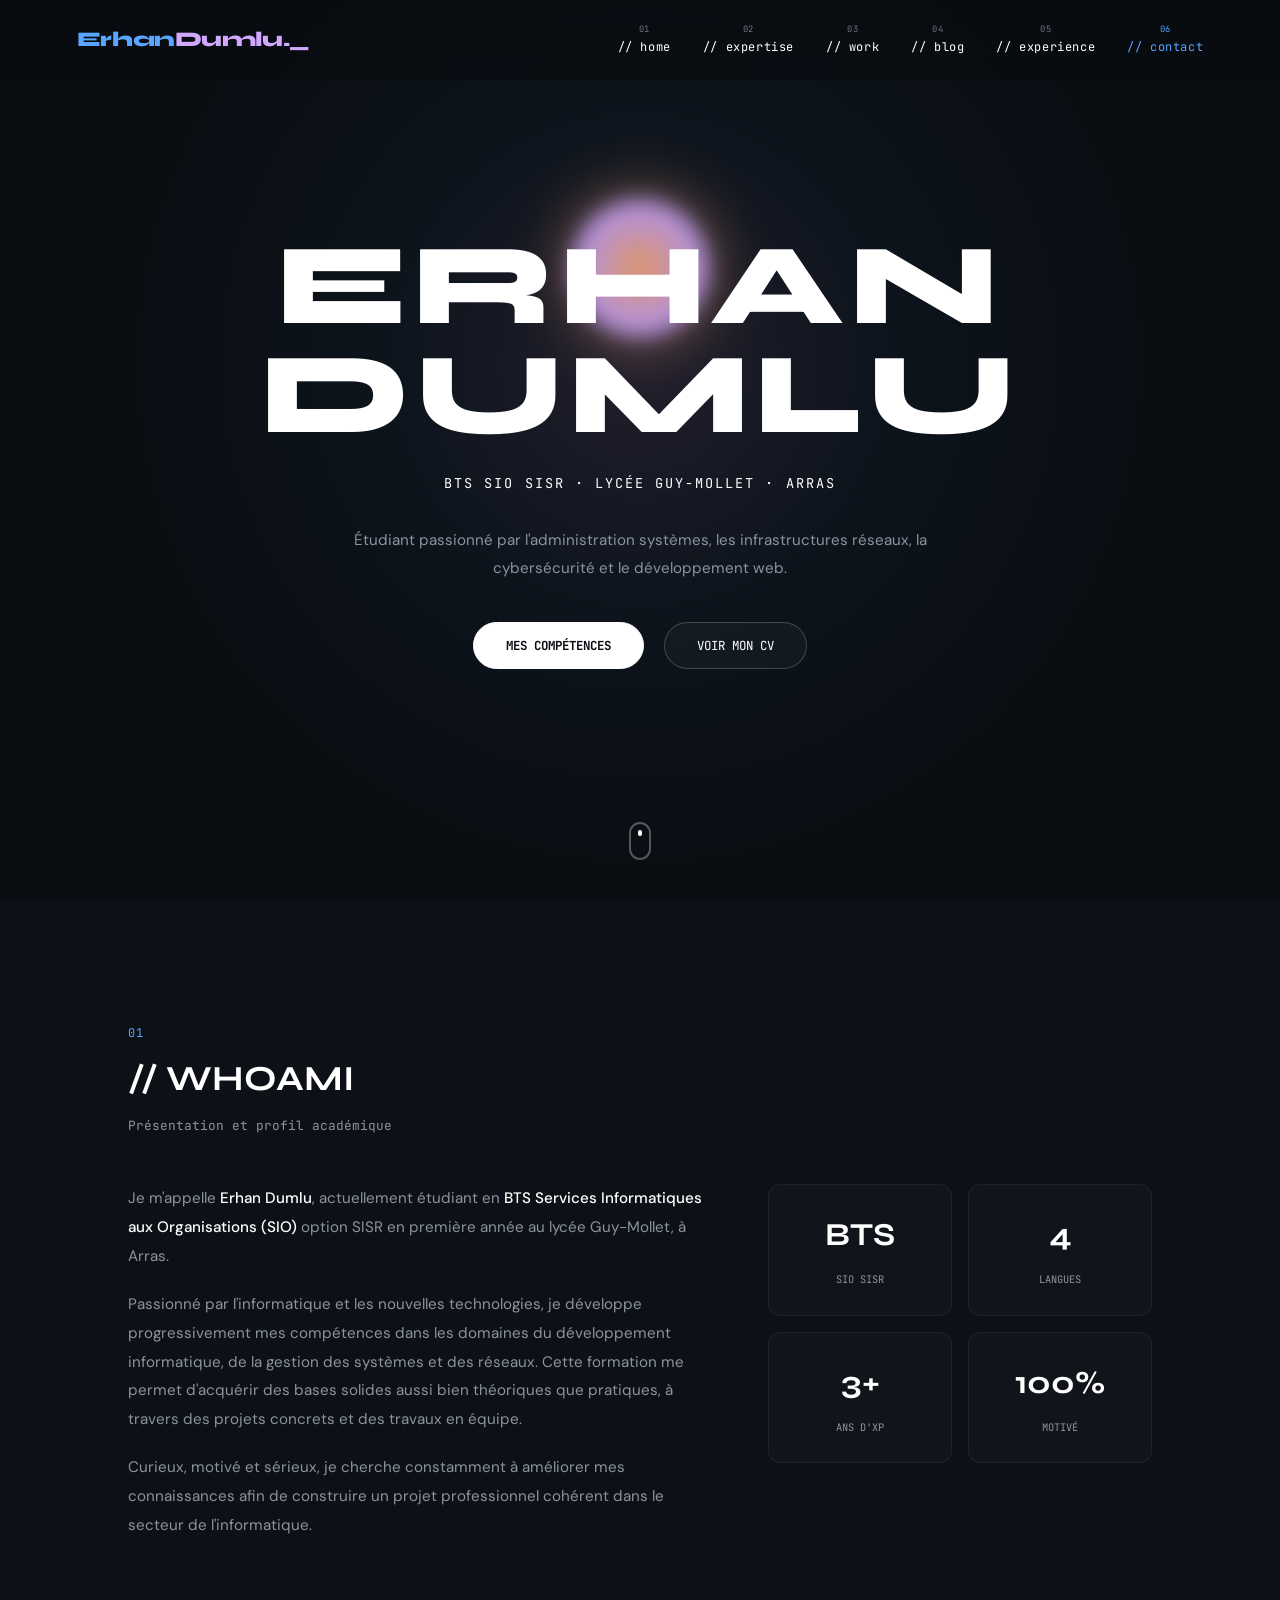
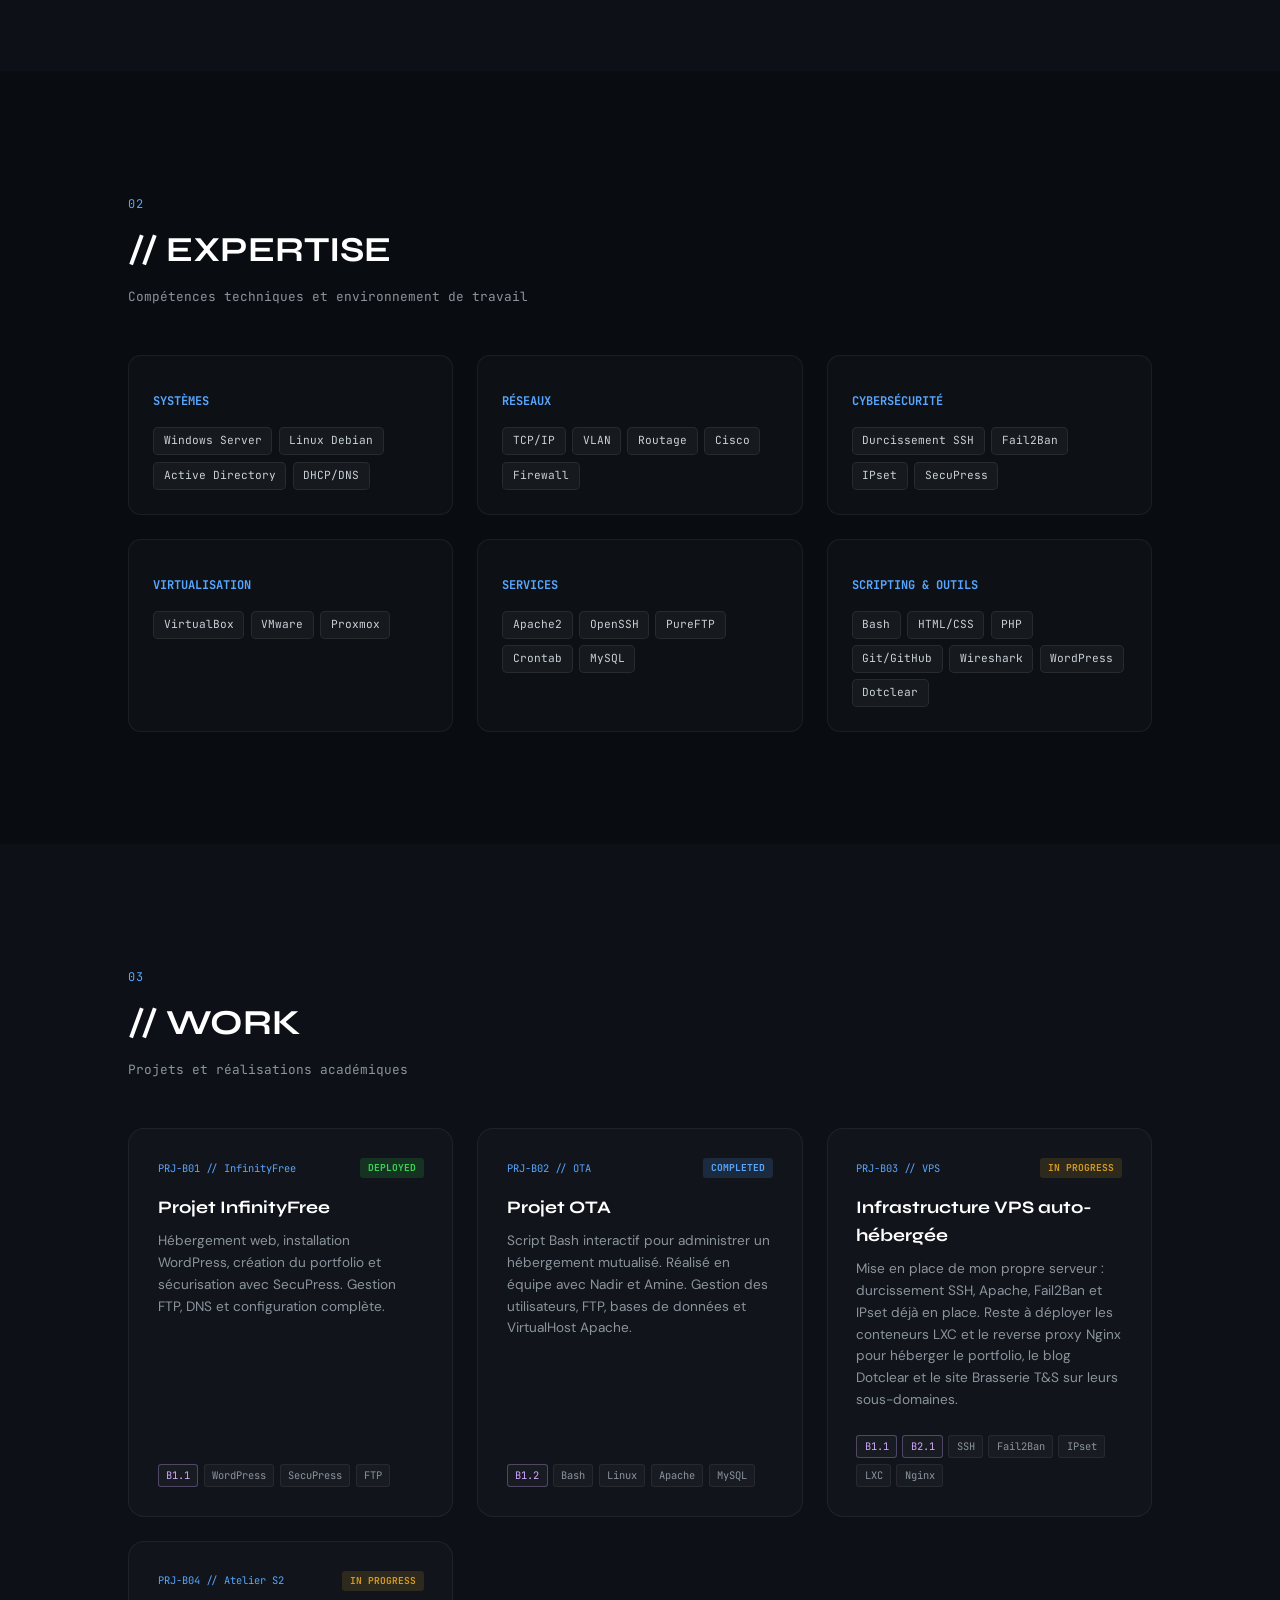
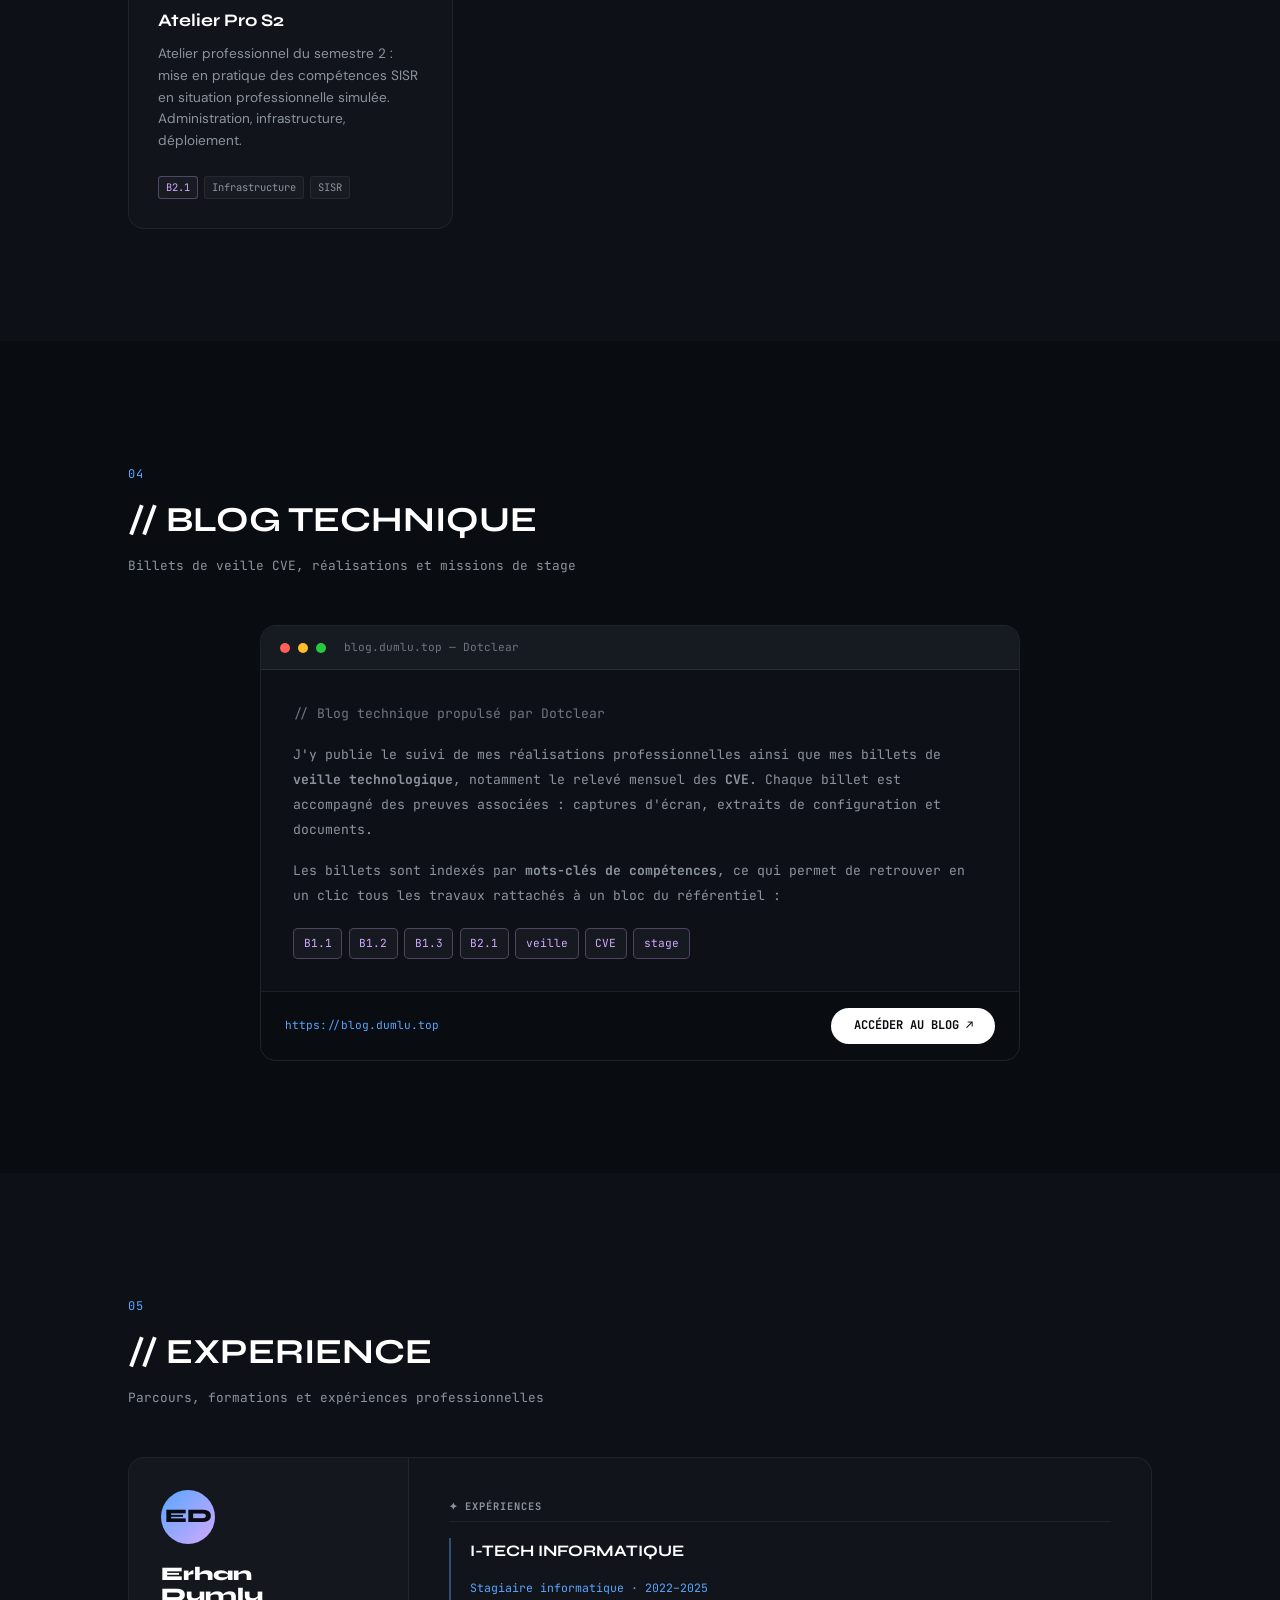
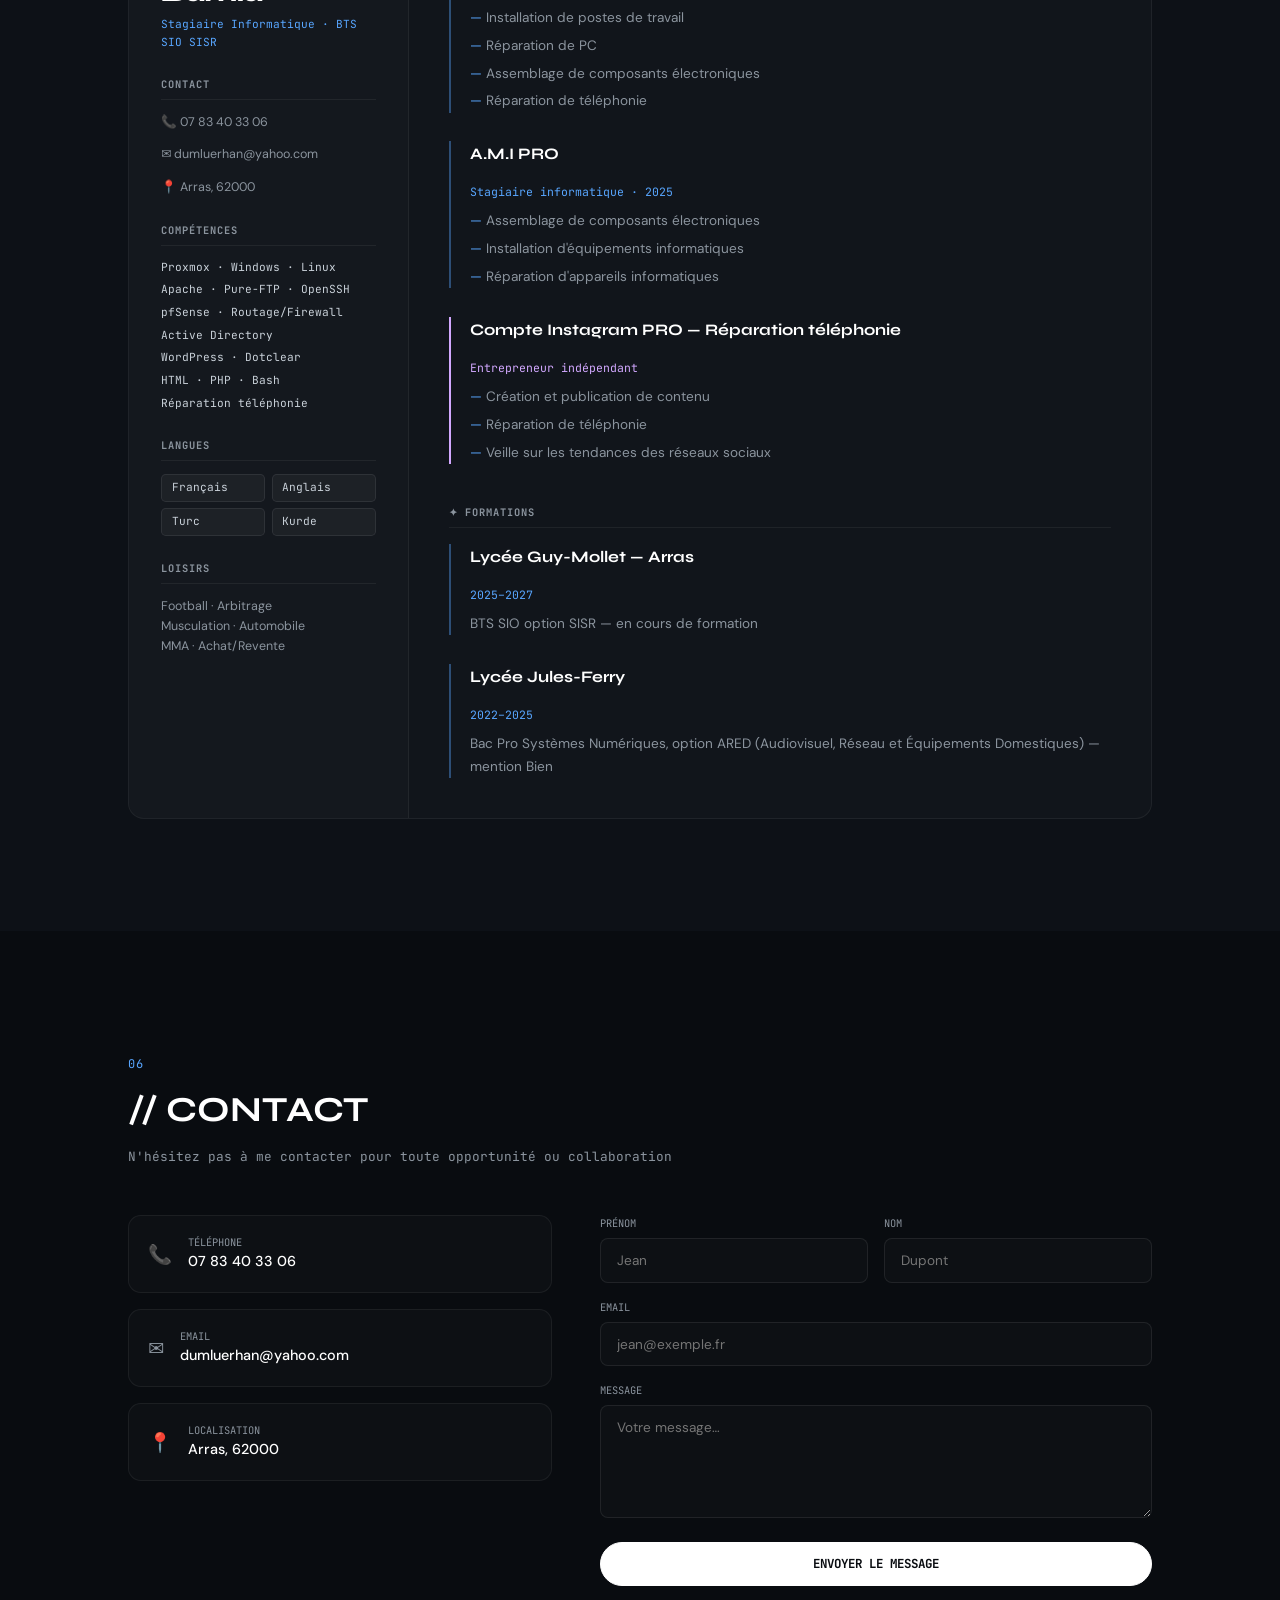
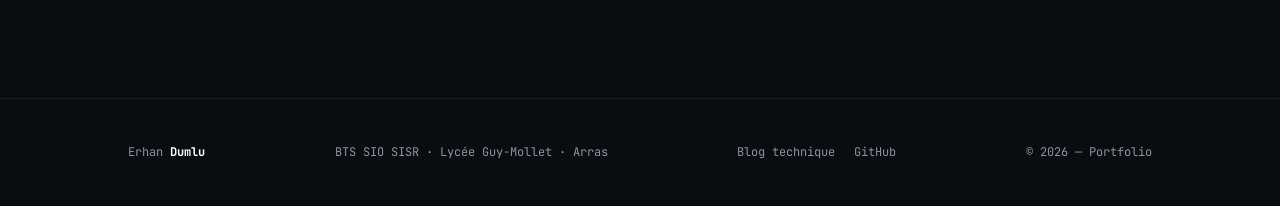
==== commit 3fe83cda: "Câbler le domaine dumlu.top Remplace le marqueur mon-domaine.fr par le domaine définitif dans les li" ====
--- a/site/index.html
+++ b/site/index.html
@@ -8,7 +8,7 @@
 <meta name="description" content="Portfolio d'Erhan Dumlu, étudiant en BTS SIO option SISR au lycée Guy-Mollet d'Arras : compétences en administration systèmes, réseaux, cybersécurité et développement web, projets réalisés et blog technique.">
 <meta name="author" content="Erhan Dumlu">
 <meta name="theme-color" content="#090c10">
-<link rel="canonical" href="https://mon-domaine.fr/">
+<link rel="canonical" href="https://dumlu.top/">
 
 <!-- Partage sur les réseaux sociaux et messageries -->
 <meta property="og:type" content="website">
@@ -16,7 +16,7 @@
 <meta property="og:site_name" content="Erhan Dumlu — Portfolio">
 <meta property="og:title" content="Erhan Dumlu — Portfolio | BTS SIO SISR">
 <meta property="og:description" content="Étudiant en BTS SIO option SISR : administration systèmes, réseaux, cybersécurité et développement web.">
-<meta property="og:url" content="https://mon-domaine.fr/">
+<meta property="og:url" content="https://dumlu.top/">
 <meta name="twitter:card" content="summary">
 
 <link rel="icon" href="assets/img/favicon.svg" type="image/svg+xml">
@@ -304,7 +304,7 @@
         <span class="dot r" aria-hidden="true"></span>
         <span class="dot y" aria-hidden="true"></span>
         <span class="dot g" aria-hidden="true"></span>
-        <span class="blog-window-title">blog.mon-domaine.fr — Dotclear</span>
+        <span class="blog-window-title">blog.dumlu.top — Dotclear</span>
       </div>
 
       <div class="blog-body">
@@ -333,8 +333,8 @@
       </div>
 
       <div class="blog-window-footer">
-        <span class="blog-url">https://blog.mon-domaine.fr</span>
-        <a class="btn-blog" href="https://blog.mon-domaine.fr"
+        <span class="blog-url">https://blog.dumlu.top</span>
+        <a class="btn-blog" href="https://blog.dumlu.top"
            target="_blank" rel="noopener">
           ACCÉDER AU BLOG ↗
         </a>
@@ -544,7 +544,7 @@
   <p>Erhan <strong>Dumlu</strong></p>
   <p>BTS SIO SISR · Lycée Guy-Mollet · Arras</p>
   <p class="footer-links">
-    <a href="https://blog.mon-domaine.fr" target="_blank" rel="noopener">Blog technique</a>
+    <a href="https://blog.dumlu.top" target="_blank" rel="noopener">Blog technique</a>
     <a href="https://github.com/dml953" target="_blank" rel="noopener">GitHub</a>
   </p>
   <p>© <span id="current-year">2026</span> — Portfolio</p>
